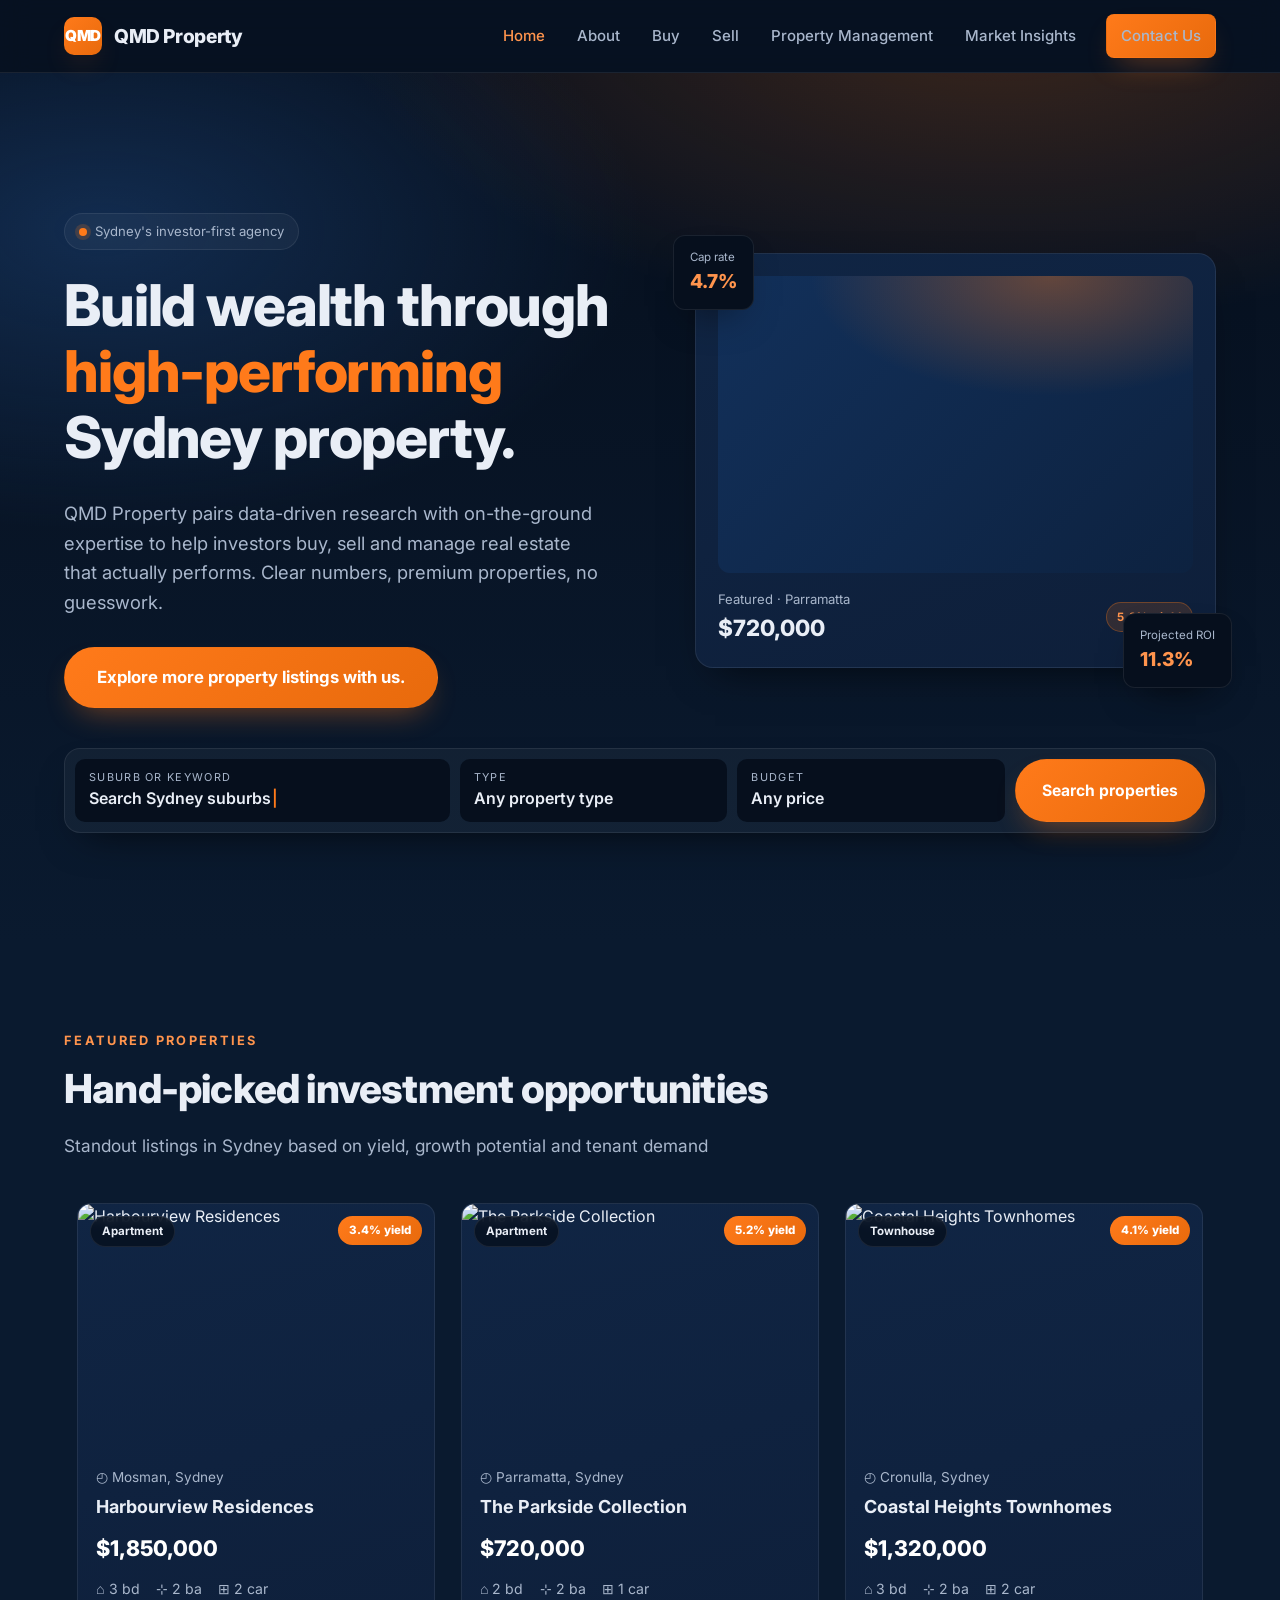
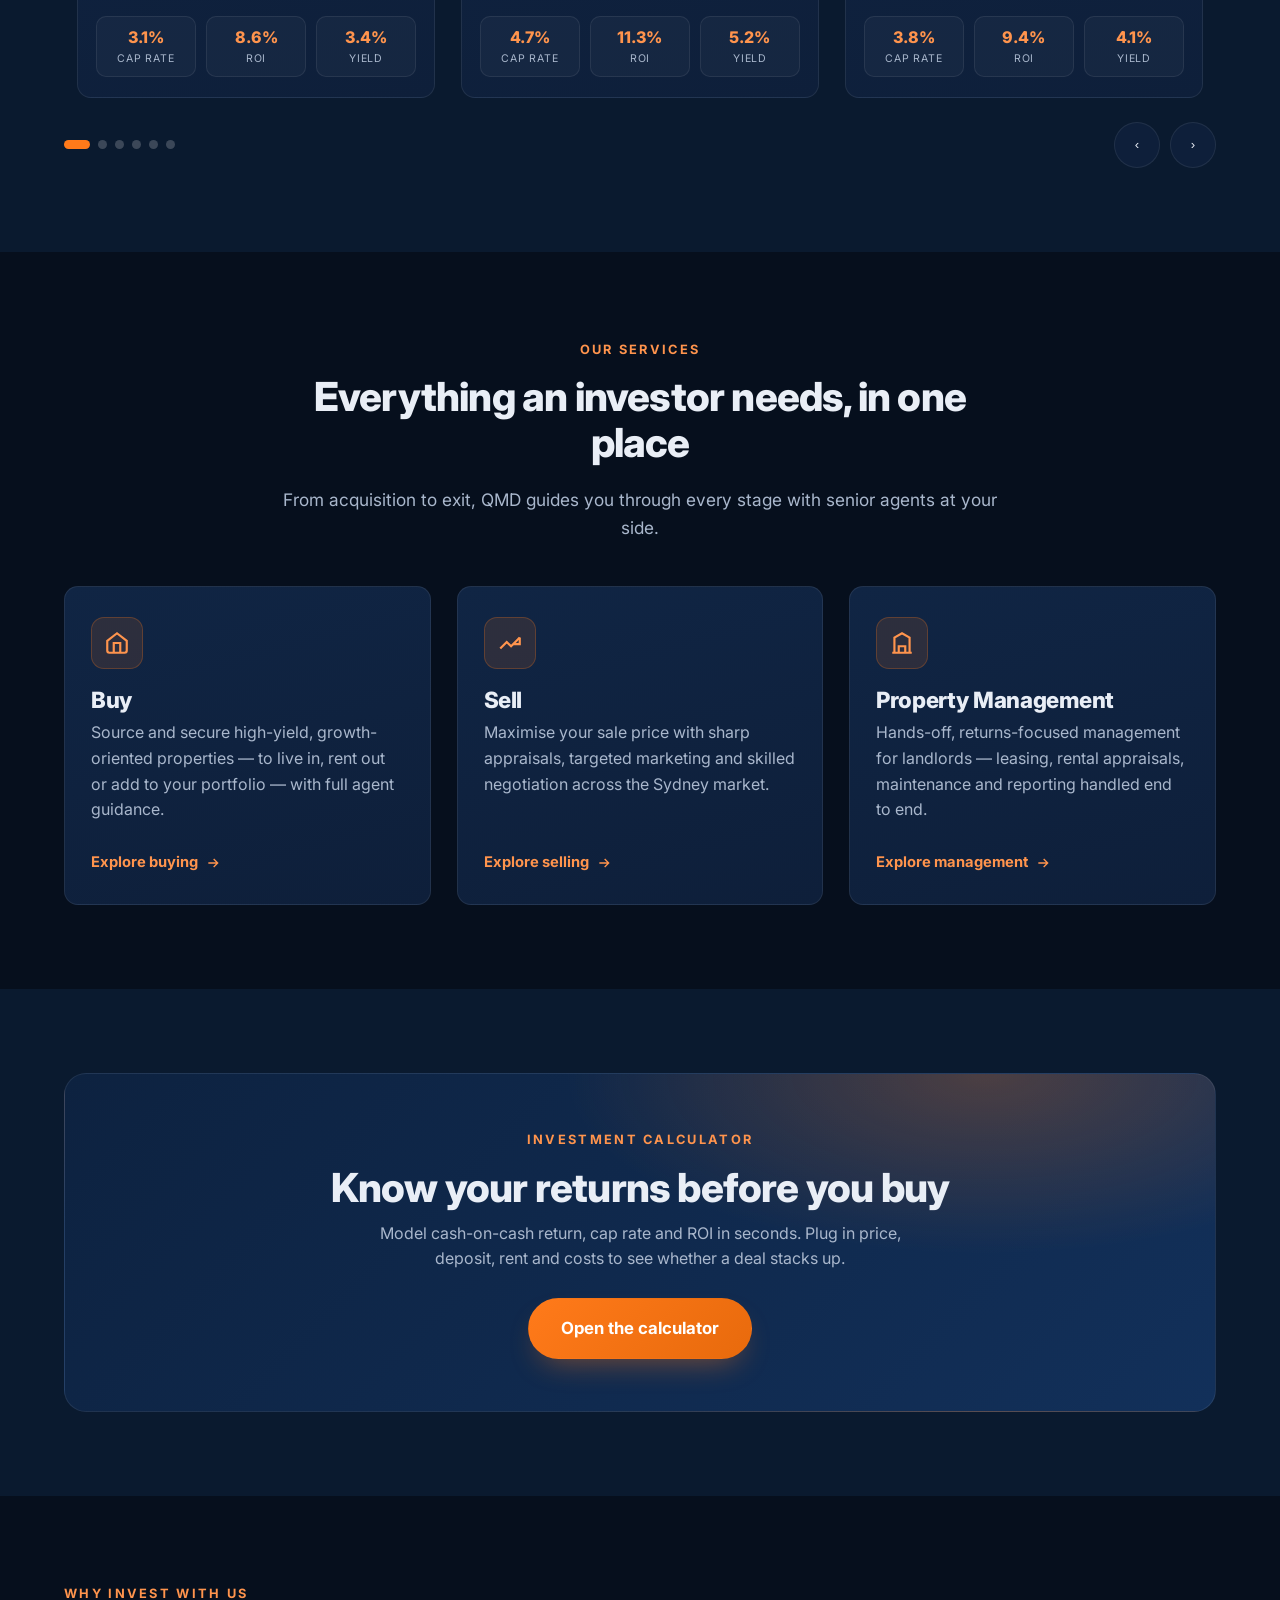
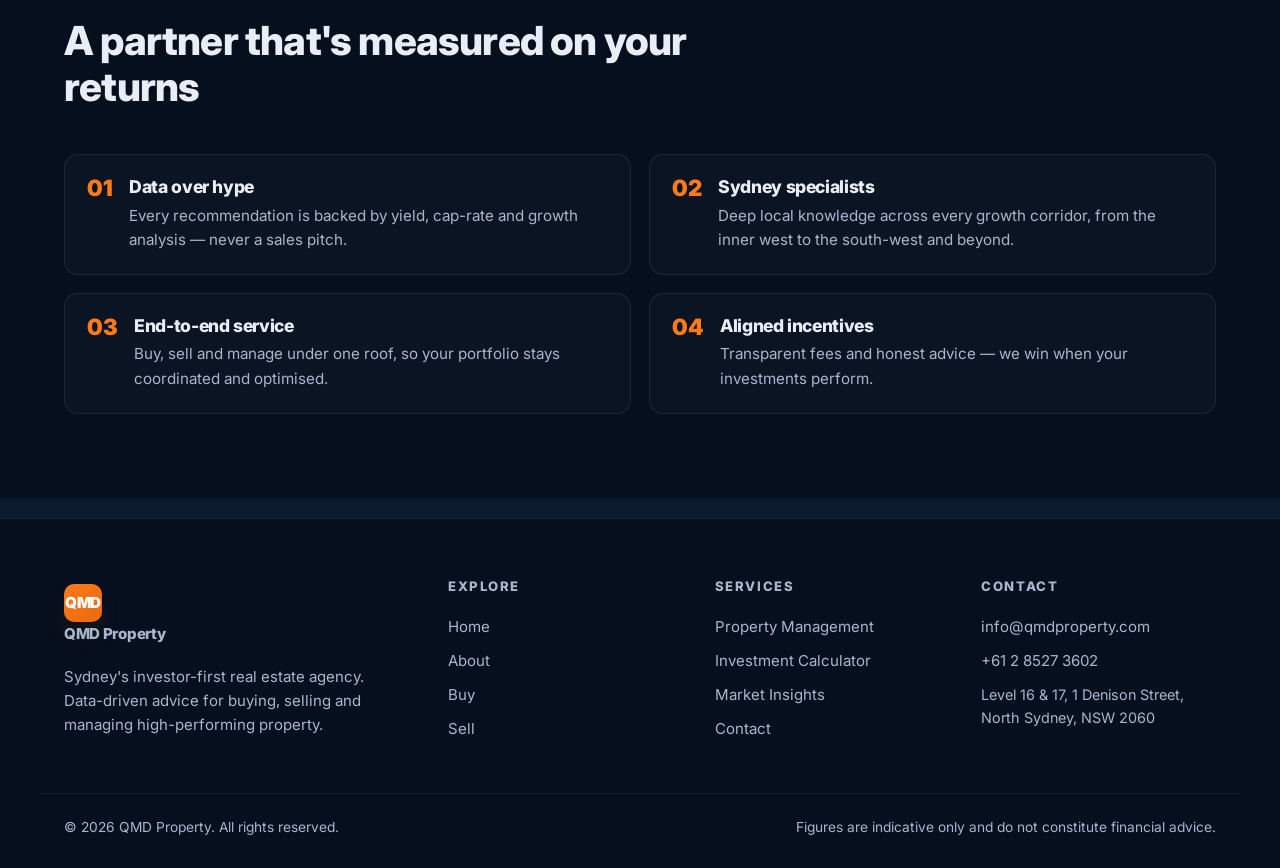
==== index.html @ 73f2976e "Initial commit" ====
<!DOCTYPE html>
<html lang="en">
<head>
  <meta charset="UTF-8">
  <meta name="viewport" content="width=device-width, initial-scale=1.0">
  <title>QMD Property — Sydney Real Estate Investment Agency</title>
  <meta name="description" content="QMD Property is a Sydney-based real estate investment agency helping investors buy, sell and manage high-performing property. Data-driven advice, premium listings.">
  <link rel="preconnect" href="https://fonts.googleapis.com">
  <link rel="preconnect" href="https://fonts.gstatic.com" crossorigin>
  <link href="https://fonts.googleapis.com/css2?family=Inter:wght@400;500;600;700;800;900&display=swap" rel="stylesheet">
  <link rel="stylesheet" href="css/styles.css">
</head>
<body>

  <!-- ============================== NAV ============================== -->
  <header class="nav">
    <div class="container nav__inner">
      <a class="brand" href="index.html">
        <span class="brand__mark">QMD</span>
        <span>QMD Property</span>
      </a>
      <nav class="nav__links" id="navLinks">
        <a href="index.html" class="active">Home</a>
        <a href="about.html">About</a>
        <a href="buy.html">Buy</a>
        <a href="sell.html">Sell</a>
        <a href="property-management.html">Property Management</a>
        <a href="market-insights.html">Market Insights</a>
        <span class="nav__cta"><a class="btn btn--primary" href="contact.html">Contact Us</a></span>
      </nav>
      <button class="nav__toggle" aria-label="Menu"><span></span><span></span><span></span></button>
    </div>
  </header>

  <!-- ============================== HERO ============================== -->
  <section class="hero">
    <div class="container hero__grid">
      <div class="hero__copy reveal in">
        <span class="hero__tag"><span class="dot"></span> Sydney's investor-first agency</span>
        <h1>Build wealth through <span>high-performing</span> Sydney property.</h1>
        <p>QMD Property pairs data-driven research with on-the-ground expertise to help investors buy, sell and manage real estate that actually performs. Clear numbers, premium properties, no guesswork.</p>
        <div class="hero__actions">
          <a class="btn btn--primary btn--lg" href="contact.html">Explore more property listings with us.</a>
        </div>
      </div>

      <!-- parallax visual (hero only) -->
      <div class="hero__visual reveal in" data-delay="1">
        <div class="parallax-layer" data-speed="-0.05">
          <div class="hero-card">
            <div class="hero-card__img"></div>
            <div class="hero-card__row">
              <div>
                <div class="muted" style="font-size:.82rem">Featured · Parramatta</div>
                <div class="price">$720,000</div>
              </div>
              <span class="badge">5.2% yield</span>
            </div>
          </div>
        </div>
        <div class="hero-float hero-float--tl parallax-layer" data-speed="-0.12">
          <div class="k">Cap rate</div><div class="v">4.7%</div>
        </div>
        <div class="hero-float hero-float--br parallax-layer" data-speed="0.1">
          <div class="k">Projected ROI</div><div class="v">11.3%</div>
        </div>
      </div>
    </div>

    <!-- search bar graphic with subtle motion -->
    <div class="container">
      <a class="searchbar reveal in" data-delay="2" href="buy.html" aria-label="Search properties on the Buy page">
        <div class="field field--pulse"><span>Suburb or keyword</span><strong>Search Sydney suburbs</strong></div>
        <div class="field"><span>Type</span><strong>Any property type</strong></div>
        <div class="field"><span>Budget</span><strong>Any price</strong></div>
        <span class="btn btn--primary">Search properties</span>
      </a>
    </div>
  </section>

  <!-- ============================== FEATURED ============================== -->
  <section class="section">
    <div class="container">
      <div class="section-head reveal">
        <span class="eyebrow">Featured Properties</span>
        <h2>Hand-picked investment opportunities</h2>
        <p class="lead">Standout listings in Sydney based on yield, growth potential and tenant demand</p>
      </div>

      <div class="slideshow reveal" data-slideshow>
        <div class="slideshow__viewport">
          <div class="slideshow__track" id="featured-track"><!-- injected by inline script --></div>
        </div>
        <div class="slideshow__nav">
          <div class="slideshow__dots"></div>
          <div class="slide-arrows">
            <button data-prev aria-label="Previous">‹</button>
            <button data-next aria-label="Next">›</button>
          </div>
        </div>
      </div>
    </div>
  </section>

  <!-- ============================== SERVICES ============================== -->
  <section class="section" style="background:var(--navy-900)">
    <div class="container">
      <div class="section-head center reveal">
        <span class="eyebrow">Our Services</span>
        <h2>Everything an investor needs, in one place</h2>
        <p class="lead">From acquisition to exit, QMD guides you through every stage with senior agents at your side.</p>
      </div>
      <div class="grid grid--3">
        <a href="buy.html" class="card feature reveal">
          <div class="feature__icon"><svg viewBox="0 0 24 24" fill="none" stroke="currentColor" stroke-width="2"><path d="M3 10l9-7 9 7v9a2 2 0 0 1-2 2H5a2 2 0 0 1-2-2z"/><path d="M9 21V12h6v9"/></svg></div>
          <h3>Buy</h3>
          <p>Source and secure high-yield, growth-oriented properties — to live in, rent out or add to your portfolio — with full agent guidance.</p>
          <span class="feature__link">Explore buying <svg width="16" height="16" viewBox="0 0 24 24" fill="none" stroke="currentColor" stroke-width="2"><path d="M5 12h14M13 6l6 6-6 6"/></svg></span>
        </a>
        <a href="sell.html" class="card feature reveal" data-delay="1">
          <div class="feature__icon"><svg viewBox="0 0 24 24" fill="none" stroke="currentColor" stroke-width="2"><path d="M3 17l6-6 4 4 8-8"/><path d="M21 7v6h-6"/></svg></div>
          <h3>Sell</h3>
          <p>Maximise your sale price with sharp appraisals, targeted marketing and skilled negotiation across the Sydney market.</p>
          <span class="feature__link">Explore selling <svg width="16" height="16" viewBox="0 0 24 24" fill="none" stroke="currentColor" stroke-width="2"><path d="M5 12h14M13 6l6 6-6 6"/></svg></span>
        </a>
        <a href="property-management.html" class="card feature reveal" data-delay="2">
          <div class="feature__icon"><svg viewBox="0 0 24 24" fill="none" stroke="currentColor" stroke-width="2"><path d="M3 21h18M5 21V7l7-4 7 4v14"/><path d="M9 21v-6h6v6"/></svg></div>
          <h3>Property Management</h3>
          <p>Hands-off, returns-focused management for landlords — leasing, rental appraisals, maintenance and reporting handled end to end.</p>
          <span class="feature__link">Explore management <svg width="16" height="16" viewBox="0 0 24 24" fill="none" stroke="currentColor" stroke-width="2"><path d="M5 12h14M13 6l6 6-6 6"/></svg></span>
        </a>
      </div>
    </div>
  </section>

  <!-- ============================== CALCULATOR TEASER ============================== -->
  <section class="section">
    <div class="container">
      <div class="cta-band reveal">
        <span class="eyebrow">Investment Calculator</span>
        <h2>Know your returns before you buy</h2>
        <p>Model cash-on-cash return, cap rate and ROI in seconds. Plug in price, deposit, rent and costs to see whether a deal stacks up.</p>
        <a class="btn btn--primary btn--lg" href="calculator.html">Open the calculator</a>
      </div>
    </div>
  </section>

  <!-- ============================== WHY INVEST ============================== -->
  <section class="section" style="background:var(--navy-900)">
    <div class="container">
      <div class="section-head reveal">
        <span class="eyebrow">Why Invest With Us</span>
        <h2>A partner that's measured on your returns</h2>
      </div>
      <div class="why">
        <div class="why__item reveal"><div class="why__num">01</div><div><h3>Data over hype</h3><p>Every recommendation is backed by yield, cap-rate and growth analysis — never a sales pitch.</p></div></div>
        <div class="why__item reveal" data-delay="1"><div class="why__num">02</div><div><h3>Sydney specialists</h3><p>Deep local knowledge across every growth corridor, from the inner west to the south-west and beyond.</p></div></div>
        <div class="why__item reveal"><div class="why__num">03</div><div><h3>End-to-end service</h3><p>Buy, sell and manage under one roof, so your portfolio stays coordinated and optimised.</p></div></div>
        <div class="why__item reveal" data-delay="1"><div class="why__num">04</div><div><h3>Aligned incentives</h3><p>Transparent fees and honest advice — we win when your investments perform.</p></div></div>
      </div>
    </div>
  </section>

  <!-- ============================== FOOTER ============================== -->
  <footer class="footer">
    <div class="container footer__grid">
      <div class="footer__about">
        <a class="brand" href="index.html" style="margin-bottom:14px"><span class="brand__mark">QMD</span><span>QMD Property</span></a>
        <p>Sydney's investor-first real estate agency. Data-driven advice for buying, selling and managing high-performing property.</p>
      </div>
      <div><h4>Explore</h4><a href="index.html">Home</a><a href="about.html">About</a><a href="buy.html">Buy</a><a href="sell.html">Sell</a></div>
      <div><h4>Services</h4><a href="property-management.html">Property Management</a><a href="calculator.html">Investment Calculator</a><a href="market-insights.html">Market Insights</a><a href="contact.html">Contact</a></div>
      <div><h4>Contact</h4><a href="mailto:info@qmdproperty.com">info@qmdproperty.com</a><a href="tel:+61285273602">+61 2 8527 3602</a><span class="muted" style="font-size:.9rem;display:block;padding-top:5px">Level 16 &amp; 17, 1 Denison Street,<br>North Sydney, NSW 2060</span></div>
    </div>
    <div class="container footer__bottom">
      <span>© <span data-year></span> QMD Property. All rights reserved.</span>
      <span>Figures are indicative only and do not constitute financial advice.</span>
    </div>
  </footer>

  <script src="js/listings-data.js"></script>
  <!-- Build the 8-listing featured slideshow from placeholder data.
       Runs BEFORE main.js so the slides exist when the slideshow initialises. -->
  <script>
    (function () {
      var track = document.getElementById("featured-track");
      if (!track || typeof QMD_LISTINGS === "undefined") return;
      var price = function (n) { return "$" + Number(n).toLocaleString("en-AU"); };
      var featured = QMD_LISTINGS.slice(0, 8);
      track.innerHTML = featured.map(function (l) {
        return '<div class="slideshow__slide">' +
          '<a class="card property" href="listing.html?id=' + l.id + '">' +
            '<div class="property__media">' +
              '<img src="' + l.photo + '" alt="' + l.name + '" loading="lazy">' +
              '<span class="property__type">' + l.type + '</span>' +
              '<span class="property__yield">' + l.rentalYield.toFixed(1) + '% yield</span>' +
            '</div>' +
            '<div class="property__body">' +
              '<span class="property__suburb">◴ ' + l.suburb + ', Sydney</span>' +
              '<span class="property__name">' + l.name + '</span>' +
              '<span class="property__price">' + price(l.price) + '</span>' +
              '<div class="property__specs"><span>⌂ ' + l.bedrooms + ' bd</span><span>⊹ ' + l.bathrooms + ' ba</span><span>⊞ ' + l.parking + ' car</span></div>' +
              '<div class="property__stats">' +
                '<div class="stat-pill"><div class="v">' + l.capRate.toFixed(1) + '%</div><div class="k">Cap rate</div></div>' +
                '<div class="stat-pill"><div class="v">' + l.roi.toFixed(1) + '%</div><div class="k">ROI</div></div>' +
                '<div class="stat-pill"><div class="v">' + l.rentalYield.toFixed(1) + '%</div><div class="k">Yield</div></div>' +
              '</div>' +
            '</div>' +
          '</a></div>';
      }).join("");
    })();
  </script>
  <script src="js/main.js"></script>
</body>
</html>
---- css/styles.css ----
/* =============================================================================
   QMD Property — global stylesheet
   Dark blue + orange, corporate, investor-focused.
   ========================================================================== */

:root {
  /* Brand palette */
  --navy-900: #060f1d;
  --navy-800: #0a1a2f;
  --navy-700: #0d2240;
  --navy-600: #12305a;
  --navy-500: #1b4276;
  --orange-500: #ff7a1a;
  --orange-400: #ff944d;
  --orange-600: #e86a0c;

  --ink: #e9eef6;
  --ink-muted: #a9b7cc;
  --line: rgba(255, 255, 255, 0.08);
  --card: #0e1f3a;
  --card-2: #102544;

  --maxw: 1200px;
  --radius: 14px;
  --radius-sm: 9px;
  --shadow: 0 18px 40px -20px rgba(0, 0, 0, 0.7);
  --shadow-orange: 0 14px 30px -12px rgba(255, 122, 26, 0.45);

  --font: "Inter", -apple-system, BlinkMacSystemFont, "Segoe UI", Roboto, Helvetica, Arial, sans-serif;
}

/* ----------------------------------------------------------------- reset */
*,
*::before,
*::after { box-sizing: border-box; }

html { scroll-behavior: smooth; }

body {
  margin: 0;
  font-family: var(--font);
  color: var(--ink);
  background: var(--navy-800);
  line-height: 1.6;
  -webkit-font-smoothing: antialiased;
  overflow-x: hidden;
}

img { max-width: 100%; display: block; }
a { color: inherit; text-decoration: none; }

h1, h2, h3, h4 { line-height: 1.15; margin: 0 0 .5em; font-weight: 800; letter-spacing: -0.02em; }
h1 { font-size: clamp(2.1rem, 5vw, 3.6rem); }
h2 { font-size: clamp(1.6rem, 3.4vw, 2.5rem); }
h3 { font-size: clamp(1.15rem, 2vw, 1.4rem); }
p { margin: 0 0 1rem; }

.container { width: 100%; max-width: var(--maxw); margin: 0 auto; padding: 0 24px; }

.section { padding: 84px 0; }
.section--tight { padding: 56px 0; }
.section-head { max-width: 720px; margin-bottom: 44px; }
.section-head.center { margin-left: auto; margin-right: auto; text-align: center; }
.eyebrow {
  display: inline-block;
  font-size: .8rem;
  font-weight: 700;
  letter-spacing: .18em;
  text-transform: uppercase;
  color: var(--orange-400);
  margin-bottom: 14px;
}
.lead { color: var(--ink-muted); font-size: 1.08rem; }
.muted { color: var(--ink-muted); }
.text-orange { color: var(--orange-500); }

/* ----------------------------------------------------------------- buttons */
.btn {
  display: inline-flex;
  align-items: center;
  gap: 10px;
  padding: 14px 26px;
  border-radius: 999px;
  font-weight: 700;
  font-size: .98rem;
  border: 1px solid transparent;
  cursor: pointer;
  transition: transform .2s ease, box-shadow .2s ease, background .2s ease, border-color .2s ease;
  white-space: nowrap;
}
.btn--primary {
  background: linear-gradient(135deg, var(--orange-500), var(--orange-600));
  color: #fff;
  box-shadow: var(--shadow-orange);
}
.btn--primary:hover { transform: translateY(-2px); box-shadow: 0 20px 38px -12px rgba(255, 122, 26, 0.6); }
.btn--ghost { background: transparent; color: var(--ink); border-color: var(--line); }
.btn--ghost:hover { border-color: var(--orange-500); color: var(--orange-400); transform: translateY(-2px); }
.btn--block { width: 100%; justify-content: center; }
.btn--lg { padding: 16px 32px; font-size: 1.05rem; }

/* ----------------------------------------------------------------- navbar */
.nav {
  position: sticky;
  top: 0;
  z-index: 100;
  background: rgba(6, 15, 29, 0.72);
  backdrop-filter: blur(14px);
  border-bottom: 1px solid var(--line);
  transition: background .3s ease;
}
.nav.scrolled { background: rgba(6, 15, 29, 0.92); }
.nav__inner {
  display: flex;
  align-items: center;
  justify-content: space-between;
  height: 72px;
}
.brand { display: flex; align-items: center; gap: 12px; font-weight: 800; font-size: 1.2rem; letter-spacing: -.02em; }
.brand__mark {
  display: grid; place-items: center;
  width: 38px; height: 38px;
  border-radius: 10px;
  background: linear-gradient(135deg, var(--orange-500), var(--orange-600));
  color: #fff; font-weight: 900; font-size: .95rem;
  box-shadow: var(--shadow-orange);
}
.brand__sub { color: var(--ink-muted); font-weight: 500; font-size: .72rem; letter-spacing: .14em; text-transform: uppercase; display: block; margin-top: -3px;}

.nav__links { display: flex; align-items: center; gap: 4px; }
.nav__links a {
  padding: 9px 14px;
  border-radius: 8px;
  font-size: .94rem;
  font-weight: 500;
  color: var(--ink-muted);
  transition: color .18s ease, background .18s ease;
}
.nav__links a:hover { color: var(--ink); background: rgba(255, 255, 255, 0.05); }
.nav__links a.active { color: var(--orange-400); }
.nav__cta { margin-left: 12px; }

.nav__toggle {
  display: none;
  background: none; border: 1px solid var(--line);
  border-radius: 8px; width: 42px; height: 42px;
  cursor: pointer; color: var(--ink);
}
.nav__toggle span { display: block; width: 18px; height: 2px; background: currentColor; margin: 4px auto; transition: .25s; }

@media (max-width: 980px) {
  .nav__toggle { display: block; }
  .nav__links {
    position: absolute;
    top: 72px; left: 0; right: 0;
    flex-direction: column;
    align-items: stretch;
    gap: 0;
    background: var(--navy-900);
    border-bottom: 1px solid var(--line);
    padding: 12px 24px 22px;
    transform: translateY(-12px);
    opacity: 0; pointer-events: none;
    transition: .25s ease;
  }
  .nav__links.open { transform: translateY(0); opacity: 1; pointer-events: auto; }
  .nav__links a { padding: 13px 8px; }
  .nav__cta { margin: 8px 0 0; }
  .nav__cta .btn { width: 100%; justify-content: center; }
}

/* ----------------------------------------------------------------- hero */
.hero {
  position: relative;
  overflow: hidden;
  padding: clamp(70px, 12vw, 140px) 0 clamp(60px, 9vw, 110px);
  background:
    radial-gradient(1100px 540px at 78% -8%, rgba(255, 122, 26, 0.22), transparent 60%),
    radial-gradient(900px 500px at 8% 18%, rgba(27, 66, 118, 0.55), transparent 60%),
    linear-gradient(180deg, var(--navy-900), var(--navy-800));
}
.hero__grid {
  display: grid;
  grid-template-columns: 1.05fr .95fr;
  gap: 56px;
  align-items: center;
}
.hero__tag {
  display: inline-flex; align-items: center; gap: 8px;
  padding: 7px 14px; border-radius: 999px;
  border: 1px solid var(--line);
  background: rgba(255, 255, 255, 0.04);
  font-size: .82rem; color: var(--ink-muted); margin-bottom: 22px;
}
.hero__tag .dot { width: 8px; height: 8px; border-radius: 50%; background: var(--orange-500); box-shadow: 0 0 0 4px rgba(255,122,26,.18); }
.hero h1 span { color: var(--orange-500); }
.hero p { font-size: 1.15rem; color: var(--ink-muted); max-width: 540px; }
.hero__actions { display: flex; flex-wrap: wrap; gap: 14px; margin-top: 30px; }
.hero__stats { display: flex; gap: 34px; margin-top: 44px; flex-wrap: wrap; }
.hero__stats .num { font-size: 1.9rem; font-weight: 800; color: #fff; }
.hero__stats .lbl { font-size: .82rem; color: var(--ink-muted); }

/* parallax visual (hero only) */
.hero__visual { position: relative; }
.hero__visual .parallax-layer { will-change: transform; }
.hero-card {
  background: linear-gradient(160deg, var(--card-2), var(--card));
  border: 1px solid var(--line);
  border-radius: 18px;
  box-shadow: var(--shadow);
  padding: 22px;
}
.hero-card__img {
  border-radius: 12px;
  aspect-ratio: 16/10;
  background: linear-gradient(135deg, var(--navy-600), var(--navy-700));
  position: relative; overflow: hidden;
}
.hero-card__img::after{
  content:""; position:absolute; inset:0;
  background: radial-gradient(400px 200px at 70% 0%, rgba(255,122,26,.35), transparent 60%);
}
.hero-card__row { display: flex; justify-content: space-between; align-items: center; margin-top: 16px; }
.hero-card__row .price { font-size: 1.4rem; font-weight: 800; }
.badge {
  font-size: .72rem; font-weight: 700; letter-spacing: .04em;
  padding: 5px 10px; border-radius: 999px;
  background: rgba(255, 122, 26, 0.15); color: var(--orange-400);
  border: 1px solid rgba(255,122,26,.3);
}
.hero-float {
  position: absolute;
  background: var(--navy-900);
  border: 1px solid var(--line);
  border-radius: 12px;
  padding: 12px 16px;
  box-shadow: var(--shadow);
}
.hero-float .k { font-size: .72rem; color: var(--ink-muted); }
.hero-float .v { font-size: 1.2rem; font-weight: 800; color: var(--orange-400); }
.hero-float--tl { top: -18px; left: -22px; }
.hero-float--br { bottom: -20px; right: -16px; }

@media (max-width: 900px) {
  .hero__grid { grid-template-columns: 1fr; gap: 48px; }
  .hero__visual { order: -1; max-width: 460px; }
  .hero-float--tl { left: 0; }
  .hero-float--br { right: 0; }
}

/* ----------------------------------------------------------------- search bar graphic */
.searchbar {
  margin-top: 40px;
  background: rgba(255,255,255,.04);
  border: 1px solid var(--line);
  border-radius: 16px;
  padding: 10px;
  display: grid;
  grid-template-columns: 1.4fr 1fr 1fr auto;
  gap: 10px;
  box-shadow: var(--shadow);
  transition: border-color .3s ease, box-shadow .3s ease;
}
.searchbar:hover { border-color: rgba(255,122,26,.4); box-shadow: 0 22px 44px -22px rgba(255,122,26,.4); }
.searchbar .field {
  background: var(--navy-900);
  border-radius: 10px;
  padding: 10px 14px;
  display: flex; flex-direction: column;
}
.searchbar .field span { font-size: .68rem; text-transform: uppercase; letter-spacing: .12em; color: var(--ink-muted); }
.searchbar .field strong { font-weight: 600; color: var(--ink); }
.searchbar .field--pulse strong::after {
  content: "|"; color: var(--orange-500);
  animation: blink 1.1s steps(2) infinite; margin-left: 1px;
}
@keyframes blink { 50% { opacity: 0; } }
.searchbar .btn { height: 100%; }
@media (max-width: 760px) { .searchbar { grid-template-columns: 1fr 1fr; } .searchbar .btn { grid-column: 1 / -1; } }

/* ----------------------------------------------------------------- cards / grids */
.grid { display: grid; gap: 26px; }
.grid--3 { grid-template-columns: repeat(3, 1fr); }
.grid--2 { grid-template-columns: repeat(2, 1fr); }
.grid--4 { grid-template-columns: repeat(4, 1fr); }
@media (max-width: 900px) { .grid--3, .grid--4 { grid-template-columns: repeat(2, 1fr); } }
@media (max-width: 620px) { .grid--2, .grid--3, .grid--4 { grid-template-columns: 1fr; } }

.card {
  background: linear-gradient(165deg, var(--card-2), var(--card));
  border: 1px solid var(--line);
  border-radius: var(--radius);
  overflow: hidden;
  transition: transform .25s ease, border-color .25s ease, box-shadow .25s ease;
}
.card:hover { transform: translateY(-6px); border-color: rgba(255,122,26,.35); box-shadow: var(--shadow); }

/* property card */
.property {
  display: flex; flex-direction: column; height: 100%;
}
.property__media { position: relative; aspect-ratio: 16/11; overflow: hidden; }
.property__media img { width: 100%; height: 100%; object-fit: cover; transition: transform .5s ease; }
.property:hover .property__media img { transform: scale(1.06); }
.property__type {
  position: absolute; top: 12px; left: 12px;
  background: rgba(6,15,29,.78); backdrop-filter: blur(4px);
  border: 1px solid var(--line);
  font-size: .72rem; font-weight: 700; padding: 5px 11px; border-radius: 999px;
}
.property__yield {
  position: absolute; top: 12px; right: 12px;
  background: linear-gradient(135deg, var(--orange-500), var(--orange-600));
  color: #fff; font-size: .72rem; font-weight: 800; padding: 5px 11px; border-radius: 999px;
}
.property__body { padding: 18px 18px 20px; display: flex; flex-direction: column; flex: 1; }
.property__suburb { color: var(--ink-muted); font-size: .85rem; display: flex; align-items: center; gap: 6px; }
.property__name { font-size: 1.12rem; font-weight: 700; margin: 4px 0 10px; }
.property__price { font-size: 1.35rem; font-weight: 800; color: #fff; }
.property__specs { display: flex; gap: 16px; margin: 12px 0 16px; color: var(--ink-muted); font-size: .88rem; flex-wrap: wrap; }
.property__specs span { display: inline-flex; align-items: center; gap: 5px; }
.property__stats { display: flex; gap: 10px; margin-top: auto; }
.stat-pill {
  flex: 1; text-align: center;
  background: rgba(255,255,255,.03); border: 1px solid var(--line);
  border-radius: 10px; padding: 8px 6px;
}
.stat-pill .v { font-weight: 800; color: var(--orange-400); font-size: 1rem; }
.stat-pill .k { font-size: .66rem; text-transform: uppercase; letter-spacing: .08em; color: var(--ink-muted); }
.property__cta { margin-top: 16px; }

/* feature/service cards */
.feature { padding: 30px 26px; height: 100%; display: flex; flex-direction: column; }
.feature__icon {
  width: 52px; height: 52px; border-radius: 13px; display: grid; place-items: center;
  background: rgba(255,122,26,.12); border: 1px solid rgba(255,122,26,.25);
  color: var(--orange-400); margin-bottom: 18px;
}
.feature__icon svg { width: 26px; height: 26px; }
.feature h3 { margin-bottom: 8px; }
.feature p { color: var(--ink-muted); flex: 1; }
.feature__link { color: var(--orange-400); font-weight: 700; font-size: .92rem; display: inline-flex; align-items: center; gap: 7px; margin-top: 12px; }
.feature__link svg { transition: transform .2s ease; }
.feature:hover .feature__link svg { transform: translateX(4px); }

/* ----------------------------------------------------------------- slideshow */
.slideshow { position: relative; }
.slideshow__viewport { overflow: hidden; border-radius: var(--radius); }
.slideshow__track { display: flex; transition: transform .55s cubic-bezier(.4,.0,.2,1); }
.slideshow__slide { flex: 0 0 33.333%; padding: 0 13px; box-sizing: border-box; }
@media (max-width: 900px) { .slideshow__slide { flex-basis: 50%; } }
@media (max-width: 620px) { .slideshow__slide { flex-basis: 100%; } }
.slideshow__nav { display: flex; justify-content: space-between; align-items: center; margin-top: 24px; gap: 16px;}
.slideshow__dots { display: flex; gap: 8px; }
.slideshow__dots button {
  width: 9px; height: 9px; border-radius: 50%; border: none; cursor: pointer;
  background: rgba(255,255,255,.2); transition: .2s; padding: 0;
}
.slideshow__dots button.active { background: var(--orange-500); width: 26px; border-radius: 999px; }
.slide-arrows { display: flex; gap: 10px; }
.slide-arrows button {
  width: 46px; height: 46px; border-radius: 50%;
  background: var(--card); border: 1px solid var(--line); color: var(--ink);
  cursor: pointer; display: grid; place-items: center; transition: .2s;
}
.slide-arrows button:hover { border-color: var(--orange-500); color: var(--orange-400); }

/* ----------------------------------------------------------------- CTA band */
.cta-band {
  background:
    radial-gradient(700px 300px at 80% 0%, rgba(255,122,26,.25), transparent 60%),
    linear-gradient(135deg, var(--navy-700), var(--navy-600));
  border: 1px solid var(--line);
  border-radius: 22px;
  padding: 52px;
  text-align: center;
}
.cta-band h2 { margin-bottom: 10px; }
.cta-band p { color: var(--ink-muted); max-width: 560px; margin: 0 auto 26px; }

/* ----------------------------------------------------------------- why-invest */
.why { display: grid; grid-template-columns: repeat(2, 1fr); gap: 18px; }
@media (max-width: 720px){ .why { grid-template-columns: 1fr; } }
.why__item { display: flex; gap: 16px; padding: 22px; background: rgba(255,255,255,.025); border: 1px solid var(--line); border-radius: var(--radius); }
.why__num { font-size: 1.4rem; font-weight: 900; color: var(--orange-500); line-height: 1; }
.why__item h3 { font-size: 1.1rem; margin-bottom: 6px; }
.why__item p { color: var(--ink-muted); margin: 0; font-size: .95rem; }

/* ----------------------------------------------------------------- flowchart */
.flow { display: grid; grid-template-columns: repeat(4, 1fr); gap: 18px; counter-reset: step; }
@media (max-width: 880px){ .flow { grid-template-columns: repeat(2, 1fr); } }
@media (max-width: 520px){ .flow { grid-template-columns: 1fr; } }
.flow__step {
  position: relative;
  background: linear-gradient(165deg, var(--card-2), var(--card));
  border: 1px solid var(--line);
  border-radius: var(--radius);
  padding: 26px 22px;
}
.flow__step .n {
  width: 40px; height: 40px; border-radius: 11px; display: grid; place-items: center;
  font-weight: 900; color: #fff; margin-bottom: 14px;
  background: linear-gradient(135deg, var(--orange-500), var(--orange-600));
  box-shadow: var(--shadow-orange);
}
.flow__step h3 { font-size: 1.08rem; margin-bottom: 6px; }
.flow__step p { color: var(--ink-muted); margin: 0; font-size: .93rem; }
.flow__step::after {
  content: "→"; position: absolute; right: -16px; top: 50%; transform: translateY(-50%);
  color: var(--orange-500); font-size: 1.4rem; font-weight: 700; z-index: 2;
}
.flow__step:last-child::after { display: none; }
@media (max-width: 880px){ .flow__step::after { display: none; } }

/* ----------------------------------------------------------------- forms */
.form { display: grid; gap: 16px; }
.form .row { display: grid; grid-template-columns: 1fr 1fr; gap: 16px; }
@media (max-width: 620px){ .form .row { grid-template-columns: 1fr; } }
.field-group { display: flex; flex-direction: column; gap: 7px; }
.field-group label { font-size: .85rem; font-weight: 600; color: var(--ink); }
.field-group input,
.field-group select,
.field-group textarea {
  background: var(--navy-900);
  border: 1px solid var(--line);
  border-radius: 10px;
  padding: 13px 14px;
  color: var(--ink);
  font-family: inherit;
  font-size: .96rem;
  transition: border-color .2s ease, box-shadow .2s ease;
}
.field-group input::placeholder, .field-group textarea::placeholder { color: #62748f; }
.field-group input:focus,
.field-group select:focus,
.field-group textarea:focus {
  outline: none; border-color: var(--orange-500);
  box-shadow: 0 0 0 3px rgba(255,122,26,.18);
}
.field-group textarea { resize: vertical; min-height: 120px; }
.form__note { font-size: .82rem; color: var(--ink-muted); }
.form-card {
  background: linear-gradient(165deg, var(--card-2), var(--card));
  border: 1px solid var(--line);
  border-radius: var(--radius);
  padding: 32px;
}

/* ----------------------------------------------------------------- buy page toolbar */
.toolbar {
  background: linear-gradient(165deg, var(--card-2), var(--card));
  border: 1px solid var(--line);
  border-radius: var(--radius);
  padding: 20px;
  margin-bottom: 30px;
}
.toolbar__grid { display: grid; grid-template-columns: repeat(5, 1fr); gap: 14px; align-items: end; }
@media (max-width: 980px){ .toolbar__grid { grid-template-columns: repeat(2, 1fr); } }
@media (max-width: 520px){ .toolbar__grid { grid-template-columns: 1fr; } }
.toolbar .field-group input,
.toolbar .field-group select { padding: 11px 12px; }
.results-meta { display: flex; justify-content: space-between; align-items: center; margin-bottom: 22px; flex-wrap: wrap; gap: 12px; }
.results-meta .count { color: var(--ink-muted); }

/* pagination */
.pagination { display: flex; justify-content: center; gap: 8px; margin-top: 44px; flex-wrap: wrap; }
.pagination button {
  min-width: 42px; height: 42px; padding: 0 12px;
  border-radius: 10px; border: 1px solid var(--line);
  background: var(--card); color: var(--ink); cursor: pointer; font-weight: 600;
  transition: .18s;
}
.pagination button:hover:not(:disabled) { border-color: var(--orange-500); color: var(--orange-400); }
.pagination button.active { background: var(--orange-500); border-color: var(--orange-500); color: #fff; }
.pagination button:disabled { opacity: .4; cursor: not-allowed; }

.empty-state { text-align: center; padding: 60px 20px; color: var(--ink-muted); }

/* ----------------------------------------------------------------- single listing */
.listing-hero { display: grid; grid-template-columns: 1.4fr 1fr; gap: 30px; }
@media (max-width: 880px){ .listing-hero { grid-template-columns: 1fr; } }
.gallery__main { border-radius: var(--radius); overflow: hidden; aspect-ratio: 16/10; border: 1px solid var(--line); }
.gallery__main img { width: 100%; height: 100%; object-fit: cover; }
.gallery__thumbs { display: grid; grid-template-columns: repeat(3, 1fr); gap: 12px; margin-top: 12px; }
.gallery__thumbs img { border-radius: 10px; aspect-ratio: 16/11; object-fit: cover; cursor: pointer; border: 2px solid transparent; transition: .2s; }
.gallery__thumbs img:hover, .gallery__thumbs img.active { border-color: var(--orange-500); }
.listing-summary { background: linear-gradient(165deg, var(--card-2), var(--card)); border: 1px solid var(--line); border-radius: var(--radius); padding: 28px; align-self: start; }
.listing-summary .price { font-size: 2rem; font-weight: 900; }
.invest-stats { display: grid; grid-template-columns: repeat(3, 1fr); gap: 12px; margin: 22px 0; }
.invest-stats .box { background: rgba(255,255,255,.03); border: 1px solid var(--line); border-radius: 12px; padding: 16px 12px; text-align: center; }
.invest-stats .box .v { font-size: 1.4rem; font-weight: 900; color: var(--orange-400); }
.invest-stats .box .k { font-size: .72rem; text-transform: uppercase; letter-spacing: .07em; color: var(--ink-muted); }
.spec-list { list-style: none; padding: 0; margin: 20px 0 0; display: grid; grid-template-columns: 1fr 1fr; gap: 12px; }
.spec-list li { display: flex; justify-content: space-between; padding: 10px 0; border-bottom: 1px solid var(--line); font-size: .95rem; }
.spec-list li span:first-child { color: var(--ink-muted); }

/* ----------------------------------------------------------------- calculator */
.calc { display: grid; grid-template-columns: 1fr 1fr; gap: 30px; align-items: start; }
@media (max-width: 880px){ .calc { grid-template-columns: 1fr; } }
.calc__results { background: linear-gradient(165deg, var(--card-2), var(--card)); border: 1px solid var(--line); border-radius: var(--radius); padding: 30px; position: sticky; top: 92px; }
.result-row { display: flex; justify-content: space-between; align-items: baseline; padding: 18px 0; border-bottom: 1px solid var(--line); }
.result-row:last-child { border-bottom: none; }
.result-row .label { color: var(--ink-muted); }
.result-row .value { font-size: 1.8rem; font-weight: 900; color: var(--orange-400); }
.result-row .value.big { font-size: 2.2rem; }
input[type="range"] { width: 100%; accent-color: var(--orange-500); }

/* ----------------------------------------------------------------- about / team */
.team-card { text-align: center; padding: 26px; }
.team-card img { width: 110px; height: 110px; border-radius: 50%; object-fit: cover; margin: 0 auto 16px; border: 2px solid rgba(255,122,26,.4); }
.team-card .role { color: var(--orange-400); font-size: .88rem; font-weight: 600; }
.team-card p { color: var(--ink-muted); font-size: .92rem; margin-top: 8px; }

.story { display: grid; grid-template-columns: 1.1fr .9fr; gap: 44px; align-items: center; }
@media (max-width: 880px){ .story { grid-template-columns: 1fr; } }
.story__img { border-radius: var(--radius); overflow: hidden; border: 1px solid var(--line); box-shadow: var(--shadow); }

.value-grid { display: grid; grid-template-columns: repeat(3,1fr); gap: 18px; }
@media (max-width: 760px){ .value-grid { grid-template-columns: 1fr; } }

/* ----------------------------------------------------------------- market insights */
.market { display: flex; flex-direction: column; height: 100%; padding: 26px; }
.market__head { display: flex; justify-content: space-between; align-items: center; margin-bottom: 14px; }
.market__trend { font-size: .78rem; font-weight: 700; padding: 4px 10px; border-radius: 999px; background: rgba(46, 204, 113, .14); color: #4ade80; border: 1px solid rgba(46,204,113,.3); }
.market__metrics { display: grid; grid-template-columns: repeat(3,1fr); gap: 10px; margin-top: auto; padding-top: 18px; }
.market__metrics .m .v { font-weight: 800; color: var(--orange-400); }
.market__metrics .m .k { font-size: .68rem; text-transform: uppercase; letter-spacing: .06em; color: var(--ink-muted); }

/* ----------------------------------------------------------------- page hero (interior) */
.page-hero {
  padding: clamp(60px, 9vw, 96px) 0 clamp(40px, 6vw, 60px);
  background:
    radial-gradient(800px 400px at 85% -20%, rgba(255,122,26,.18), transparent 60%),
    linear-gradient(180deg, var(--navy-900), var(--navy-800));
  border-bottom: 1px solid var(--line);
}
.page-hero h1 { max-width: 760px; }
.page-hero p { max-width: 640px; color: var(--ink-muted); font-size: 1.1rem; }
.breadcrumb { font-size: .85rem; color: var(--ink-muted); margin-bottom: 14px; }
.breadcrumb a:hover { color: var(--orange-400); }

/* ----------------------------------------------------------------- footer */
.footer { background: var(--navy-900); border-top: 1px solid var(--line); padding: 60px 0 30px; margin-top: 20px; }
.footer__grid { display: grid; grid-template-columns: 1.5fr 1fr 1fr 1fr; gap: 32px; }
@media (max-width: 820px){ .footer__grid { grid-template-columns: 1fr 1fr; gap: 28px; } }
@media (max-width: 480px){ .footer__grid { grid-template-columns: 1fr; } }
.footer h4 { font-size: .82rem; text-transform: uppercase; letter-spacing: .12em; color: var(--ink-muted); margin-bottom: 16px; }
.footer a { display: block; color: var(--ink-muted); padding: 5px 0; font-size: .94rem; transition: color .18s; }
.footer a:hover { color: var(--orange-400); }
.footer__about p { color: var(--ink-muted); font-size: .94rem; max-width: 300px; }
.footer__bottom { border-top: 1px solid var(--line); margin-top: 40px; padding-top: 22px; display: flex; justify-content: space-between; gap: 14px; flex-wrap: wrap; color: var(--ink-muted); font-size: .86rem; }

/* ----------------------------------------------------------------- scroll reveal */
.reveal { opacity: 0; transform: translateY(26px); transition: opacity .7s ease, transform .7s ease; }
.reveal.in { opacity: 1; transform: none; }
.reveal[data-delay="1"]{ transition-delay: .08s; }
.reveal[data-delay="2"]{ transition-delay: .16s; }
.reveal[data-delay="3"]{ transition-delay: .24s; }

@media (prefers-reduced-motion: reduce) {
  * { animation: none !important; transition: none !important; scroll-behavior: auto !important; }
  .reveal { opacity: 1; transform: none; }
}

/* form success message */
.form-success {
  display: none;
  background: rgba(46,204,113,.12);
  border: 1px solid rgba(46,204,113,.35);
  color: #4ade80;
  border-radius: 10px; padding: 14px 16px; font-size: .95rem; font-weight: 600;
}
.form-success.show { display: block; }
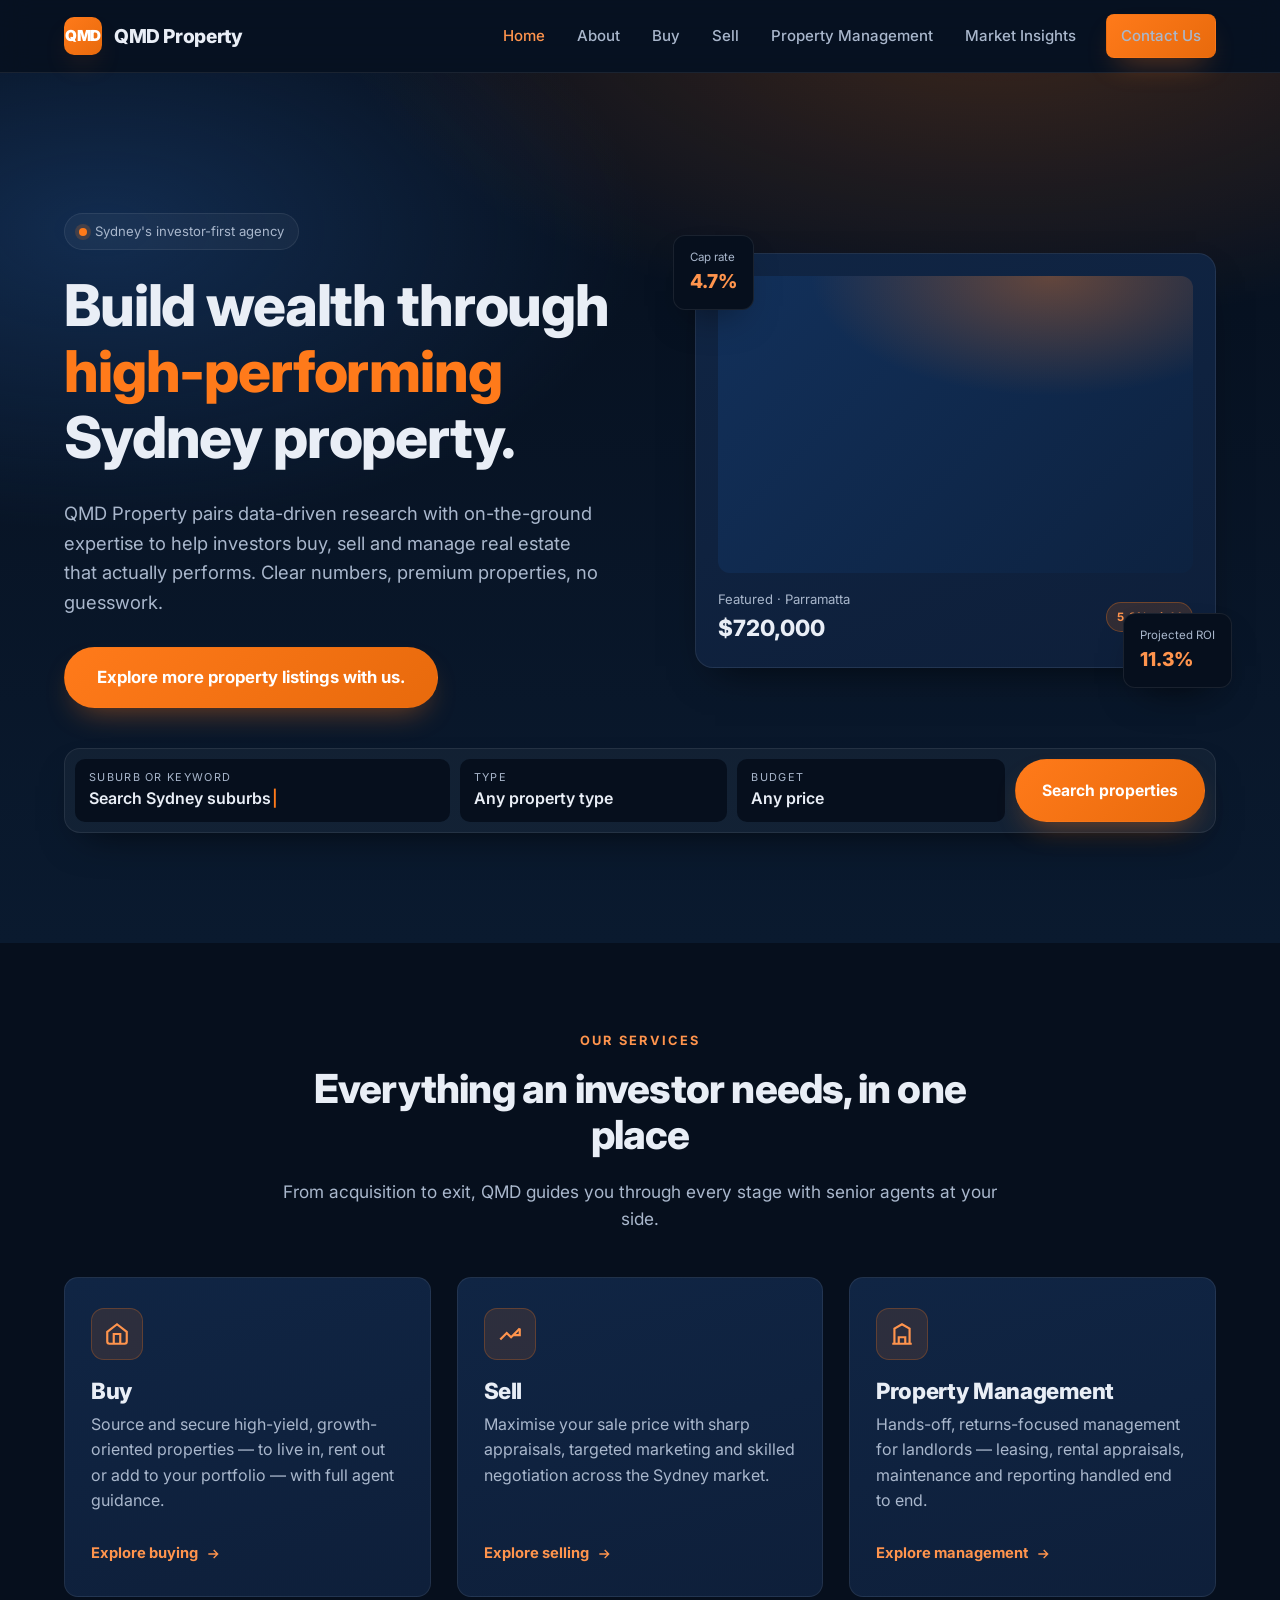
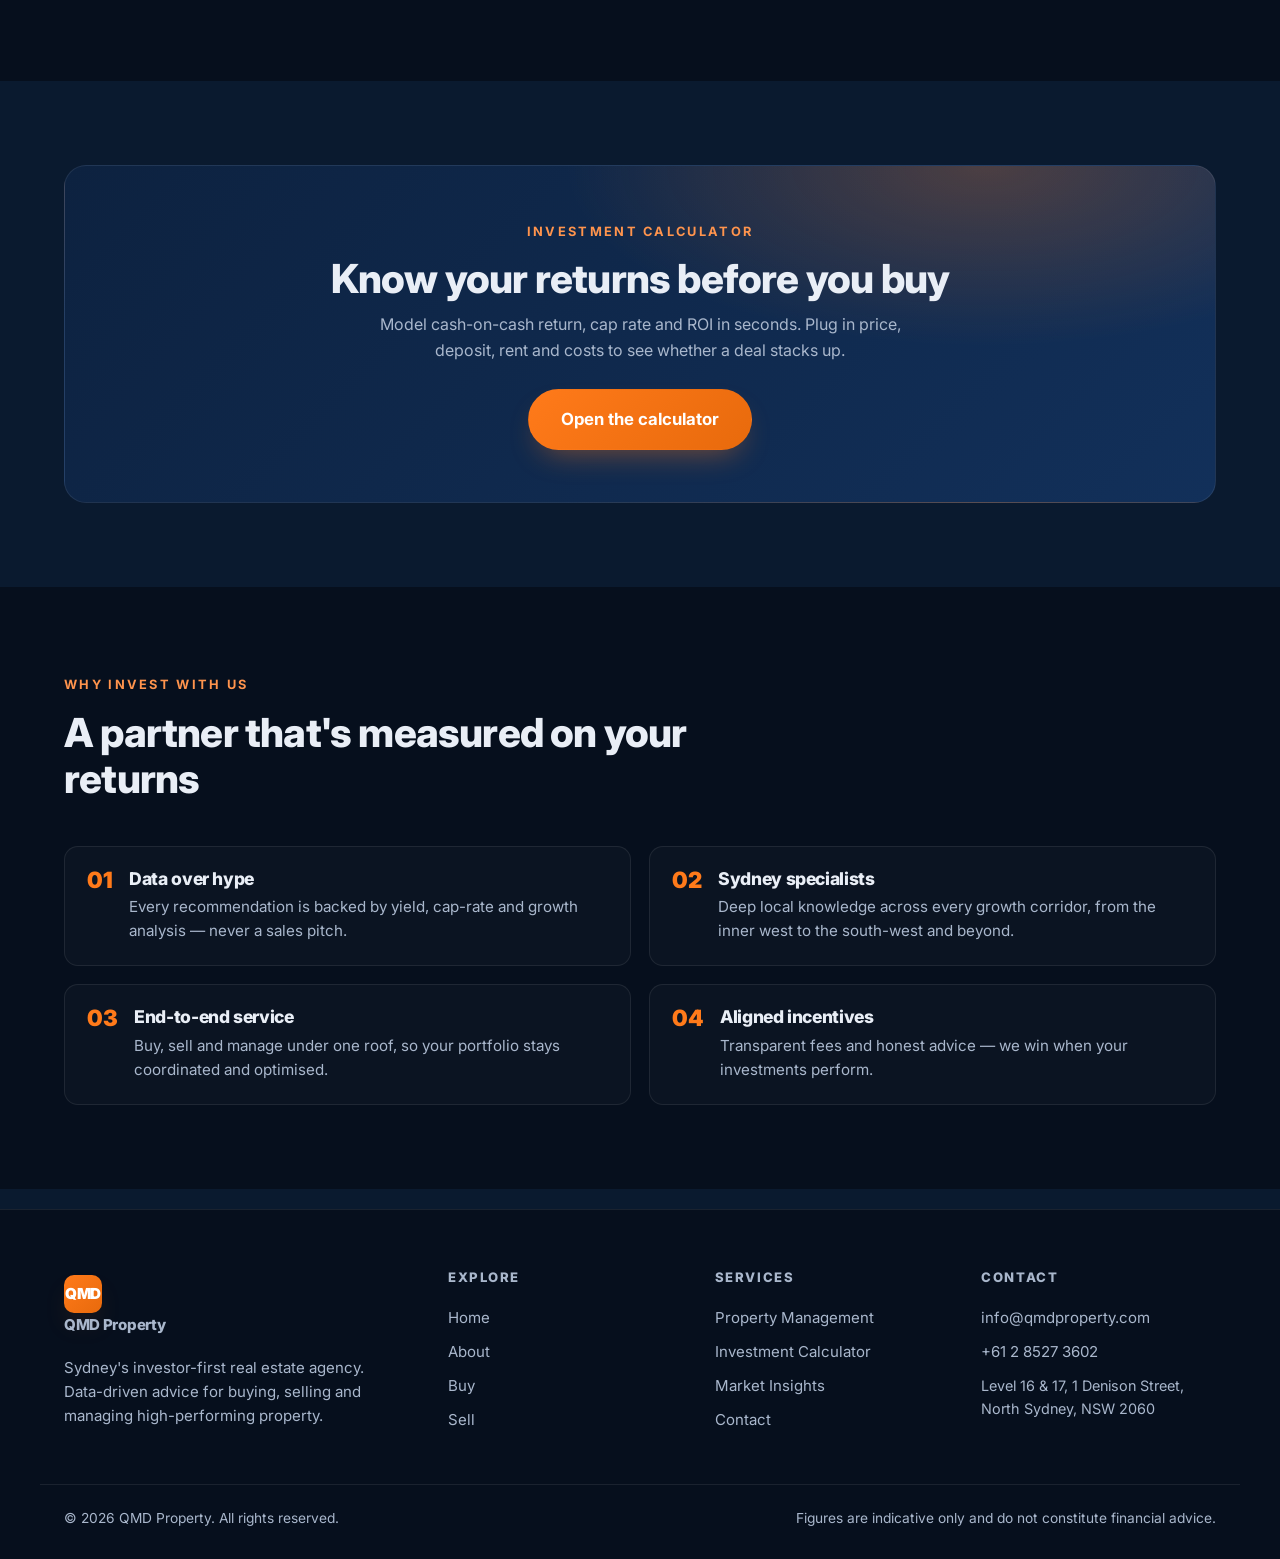
==== commit 94542112: "Switch site to live MantisProperty data via Cloudflare Worker Replace placeholder listings-data.js w" ====
--- a/index.html
+++ b/index.html
@@ -178,38 +178,37 @@
     </div>
   </footer>
 
-  <script src="js/listings-data.js"></script>
-  <!-- Build the 8-listing featured slideshow from placeholder data.
-       Runs BEFORE main.js so the slides exist when the slideshow initialises. -->
+  <script src="js/api.js"></script>
+  <script src="js/main.js"></script>
+  <!-- Featured slideshow: up to 8 live listings from the QMD Worker (Mantis). -->
   <script>
     (function () {
       var track = document.getElementById("featured-track");
-      if (!track || typeof QMD_LISTINGS === "undefined") return;
-      var price = function (n) { return "$" + Number(n).toLocaleString("en-AU"); };
-      var featured = QMD_LISTINGS.slice(0, 8);
-      track.innerHTML = featured.map(function (l) {
-        return '<div class="slideshow__slide">' +
-          '<a class="card property" href="listing.html?id=' + l.id + '">' +
-            '<div class="property__media">' +
-              '<img src="' + l.photo + '" alt="' + l.name + '" loading="lazy">' +
-              '<span class="property__type">' + l.type + '</span>' +
-              '<span class="property__yield">' + l.rentalYield.toFixed(1) + '% yield</span>' +
-            '</div>' +
-            '<div class="property__body">' +
-              '<span class="property__suburb">◴ ' + l.suburb + ', Sydney</span>' +
-              '<span class="property__name">' + l.name + '</span>' +
-              '<span class="property__price">' + price(l.price) + '</span>' +
-              '<div class="property__specs"><span>⌂ ' + l.bedrooms + ' bd</span><span>⊹ ' + l.bathrooms + ' ba</span><span>⊞ ' + l.parking + ' car</span></div>' +
-              '<div class="property__stats">' +
-                '<div class="stat-pill"><div class="v">' + l.capRate.toFixed(1) + '%</div><div class="k">Cap rate</div></div>' +
-                '<div class="stat-pill"><div class="v">' + l.roi.toFixed(1) + '%</div><div class="k">ROI</div></div>' +
-                '<div class="stat-pill"><div class="v">' + l.rentalYield.toFixed(1) + '%</div><div class="k">Yield</div></div>' +
+      if (!track || typeof QMDApi === "undefined") return;
+      var hideSection = function () { var s = track.closest("section"); if (s) s.style.display = "none"; };
+      QMDApi.listings({ listingType: "residential" }).then(function (res) {
+        var featured = (res.listings || []).slice(0, 8);
+        if (!featured.length) return hideSection();
+        track.innerHTML = featured.map(function (l) {
+          var photo = l.photos[0] ? l.photos[0].mid : "https://placehold.co/800x560/0d2240/ff7a1a?text=QMD+Property";
+          var loc = [l.suburb, l.state].filter(Boolean).join(", ");
+          return '<div class="slideshow__slide">' +
+            '<a class="card property" href="listing.html?id=' + l.id + '&type=' + encodeURIComponent(l.listingType) + '">' +
+              '<div class="property__media">' +
+                '<img src="' + photo + '" alt="' + (l.heading || l.type) + '" loading="lazy">' +
+                '<span class="property__type">' + l.type + '</span>' +
               '</div>' +
-            '</div>' +
-          '</a></div>';
-      }).join("");
+              '<div class="property__body">' +
+                '<span class="property__suburb">◴ ' + (loc || 'Sydney') + '</span>' +
+                '<span class="property__name">' + (l.heading || l.type) + '</span>' +
+                '<span class="property__price">' + QMDApi.formatPrice(l) + '</span>' +
+                '<div class="property__specs"><span>⌂ ' + l.bedrooms + ' bd</span><span>⊹ ' + l.bathrooms + ' ba</span><span>⊞ ' + l.parking + ' car</span></div>' +
+              '</div>' +
+            '</a></div>';
+        }).join("");
+        if (window.QMD && QMD.initSlideshow) QMD.initSlideshow();
+      }).catch(hideSection);
     })();
   </script>
-  <script src="js/main.js"></script>
 </body>
 </html>
--- a/css/styles.css
+++ b/css/styles.css
@@ -571,3 +571,14 @@
   border-radius: 10px; padding: 14px 16px; font-size: .95rem; font-weight: 600;
 }
 .form-success.show { display: block; }
+
+/* form error message */
+.form-error {
+  display: none;
+  background: rgba(239, 68, 68, .12);
+  border: 1px solid rgba(239, 68, 68, .4);
+  color: #f87171;
+  border-radius: 10px; padding: 14px 16px; font-size: .95rem; font-weight: 600;
+  margin-bottom: 4px;
+}
+.form-error.show { display: block; }
